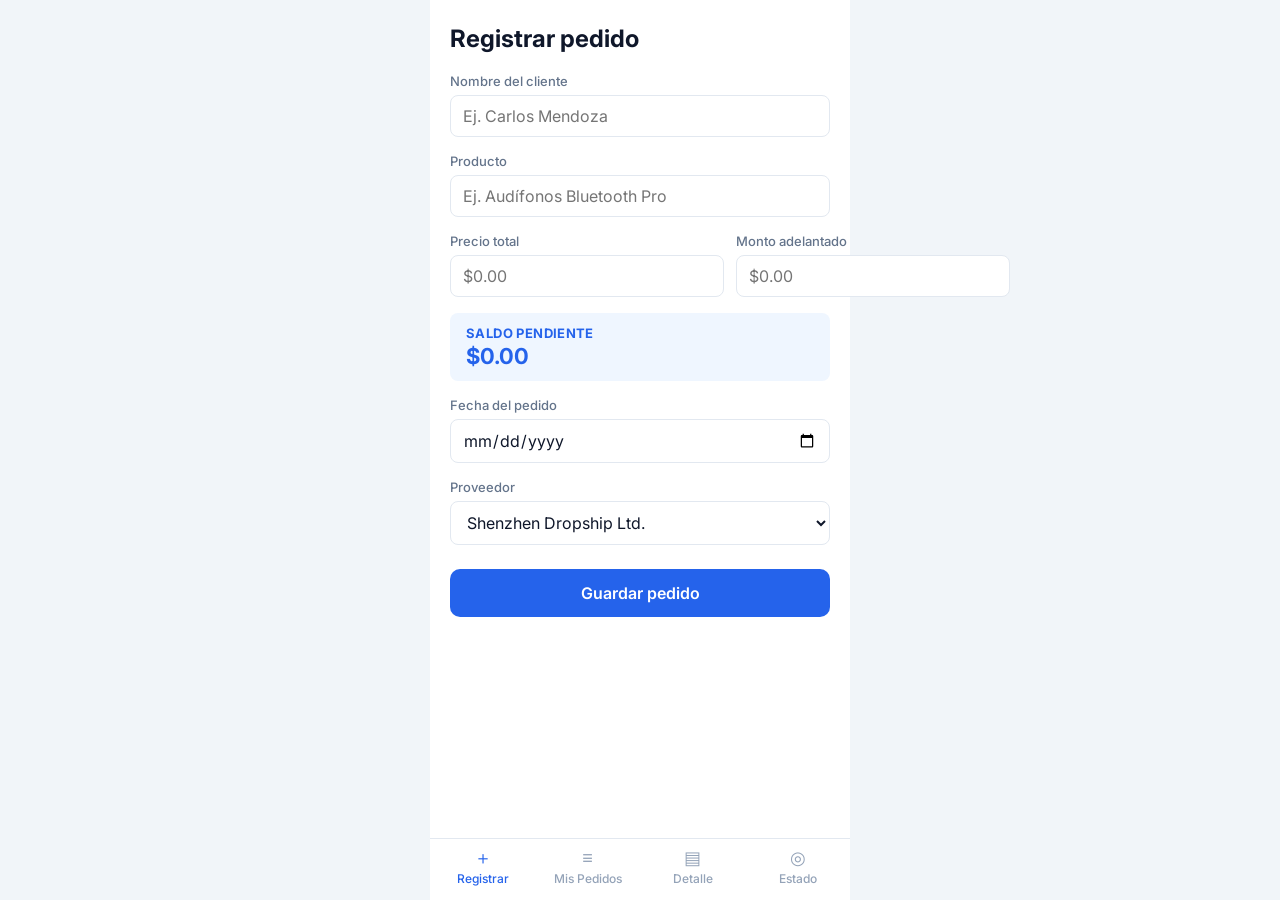
==== index.html @ ef06410f "Add files via upload" ====
<!DOCTYPE html>
<html lang="es">
<head>
  <meta charset="UTF-8" />
  <meta name="viewport" content="width=device-width, initial-scale=1.0" />
  <title>Registrar pedido</title>
  <link rel="preconnect" href="https://fonts.googleapis.com" />
  <link href="https://fonts.googleapis.com/css2?family=Inter:wght@400;500;600;700&display=swap" rel="stylesheet" />
  <link rel="stylesheet" href="styles.css" />
</head>
<body>
  <div class="phone">
    <main class="content">
      <h1 class="title">Registrar pedido</h1>

      <form class="form">
        <div class="field">
          <label for="cliente">Nombre del cliente</label>
          <input type="text" id="cliente" placeholder="Ej. Carlos Mendoza" />
        </div>

        <div class="field">
          <label for="producto">Producto</label>
          <input type="text" id="producto" placeholder="Ej. Audífonos Bluetooth Pro" />
        </div>

        <div class="row">
          <div class="field">
            <label for="precio">Precio total</label>
            <input type="text" id="precio" placeholder="$0.00" />
          </div>
          <div class="field">
            <label for="adelanto">Monto adelantado</label>
            <input type="text" id="adelanto" placeholder="$0.00" />
          </div>
        </div>

        <div class="saldo-box">
          <span class="saldo-label">Saldo pendiente</span>
          <span class="saldo-monto">$0.00</span>
        </div>

        <div class="field">
          <label for="fecha">Fecha del pedido</label>
          <input type="date" id="fecha" />
        </div>

        <div class="field">
          <label for="proveedor">Proveedor</label>
          <select id="proveedor">
            <option>Shenzhen Dropship Ltd.</option>
            <option>AliExpress</option>
            <option>1688.com</option>
            <option>DHgate</option>
            <option>Temu</option>
          </select>
        </div>

        <button type="submit" class="btn-primary">Guardar pedido</button>
      </form>
    </main>

    <nav class="tabbar">
      <a href="index.html" class="tab active">
        <span class="icon">＋</span>
        <span>Registrar</span>
      </a>
      <a href="mis-pedidos.html" class="tab">
        <span class="icon">≡</span>
        <span>Mis Pedidos</span>
      </a>
      <a href="detalle-de-pedido.html" class="tab">
        <span class="icon">▤</span>
        <span>Detalle</span>
      </a>
      <a href="estado-de-mi-pedido.html" class="tab">
        <span class="icon">◎</span>
        <span>Estado</span>
      </a>
    </nav>
  </div>
</body>
</html>
---- styles.css ----
* {
  box-sizing: border-box;
}

body {
  margin: 0;
  font-family: 'Inter', sans-serif;
  background: #F1F5F9;
  display: flex;
  justify-content: center;
}

.phone {
  width: 100%;
  max-width: 420px;
  min-height: 100vh;
  background: #FFFFFF;
  display: flex;
  flex-direction: column;
  justify-content: space-between;
}

.content {
  padding: 24px 20px 16px;
}

.title {
  font-size: 24px;
  font-weight: 700;
  color: #0F172A;
  margin: 0 0 20px;
}

.form {
  display: flex;
  flex-direction: column;
  gap: 16px;
}

.row {
  display: flex;
  gap: 12px;
}

.row .field {
  flex: 1;
}

.field {
  display: flex;
  flex-direction: column;
  gap: 6px;
}

.field label {
  font-size: 13px;
  font-weight: 500;
  color: #64748B;
}

.field input,
.field select {
  font-family: 'Inter', sans-serif;
  font-size: 16px;
  color: #0F172A;
  padding: 10px 12px;
  border: 1px solid #E2E8F0;
  border-radius: 8px;
  outline: none;
  background: #FFFFFF;
}

.field input:focus,
.field select:focus {
  border-color: #2563EB;
}

.saldo-box {
  background: #EFF6FF;
  border-radius: 8px;
  padding: 12px 16px;
  display: flex;
  flex-direction: column;
  gap: 2px;
}

.saldo-label {
  font-size: 13px;
  font-weight: 700;
  color: #2563EB;
  text-transform: uppercase;
  letter-spacing: 0.03em;
}

.saldo-monto {
  font-size: 22px;
  font-weight: 700;
  color: #2563EB;
}

.btn-primary {
  font-family: 'Inter', sans-serif;
  font-size: 16px;
  font-weight: 600;
  color: #FFFFFF;
  background: #2563EB;
  border: none;
  border-radius: 10px;
  padding: 14px;
  margin-top: 8px;
  cursor: pointer;
}

.btn-primary:hover {
  background: #1D4ED8;
}

.tabbar {
  display: flex;
  border-top: 1px solid #E2E8F0;
  padding: 10px 0 14px;
}

.tab {
  flex: 1;
  display: flex;
  flex-direction: column;
  align-items: center;
  gap: 4px;
  text-decoration: none;
  color: #94A3B8;
  font-size: 12px;
  font-weight: 500;
}

.tab .icon {
  font-size: 18px;
  line-height: 1;
}

.tab.active {
  color: #2563EB;
}
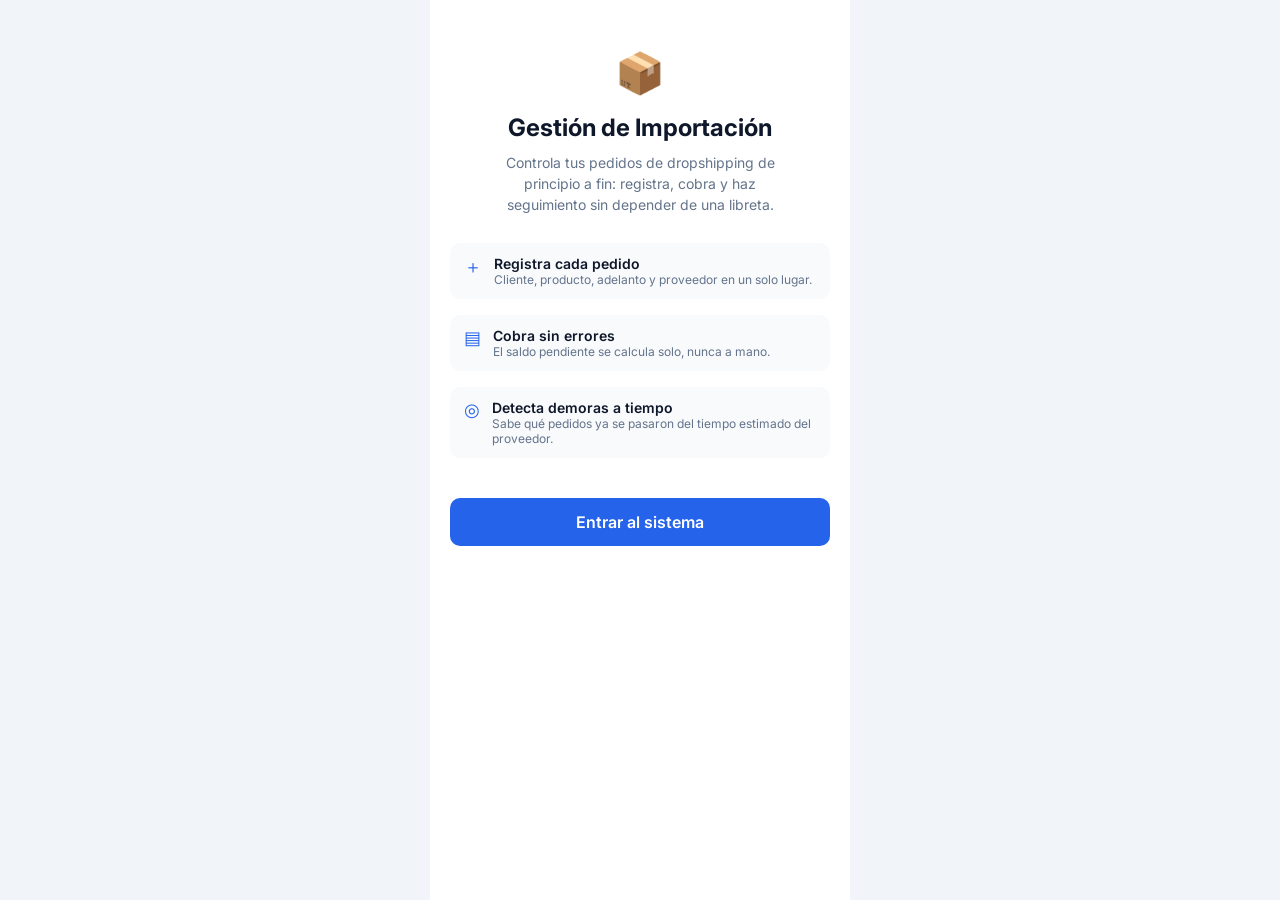
==== commit a8a85e35: "Add files via upload" ====
--- a/index.html
+++ b/index.html
@@ -3,81 +3,47 @@
 <head>
   <meta charset="UTF-8" />
   <meta name="viewport" content="width=device-width, initial-scale=1.0" />
-  <title>Registrar pedido</title>
+  <title>Sistema de Gestión de Importación</title>
   <link rel="preconnect" href="https://fonts.googleapis.com" />
   <link href="https://fonts.googleapis.com/css2?family=Inter:wght@400;500;600;700&display=swap" rel="stylesheet" />
   <link rel="stylesheet" href="styles.css" />
 </head>
 <body>
   <div class="phone">
-    <main class="content">
-      <h1 class="title">Registrar pedido</h1>
+    <main class="content landing">
+      <div class="landing-logo">📦</div>
+      <h1 class="landing-title">Gestión de Importación</h1>
+      <p class="landing-subtitle">
+        Controla tus pedidos de dropshipping de principio a fin: registra,
+        cobra y haz seguimiento sin depender de una libreta.
+      </p>
 
-      <form class="form">
-        <div class="field">
-          <label for="cliente">Nombre del cliente</label>
-          <input type="text" id="cliente" placeholder="Ej. Carlos Mendoza" />
-        </div>
-
-        <div class="field">
-          <label for="producto">Producto</label>
-          <input type="text" id="producto" placeholder="Ej. Audífonos Bluetooth Pro" />
-        </div>
-
-        <div class="row">
-          <div class="field">
-            <label for="precio">Precio total</label>
-            <input type="text" id="precio" placeholder="$0.00" />
-          </div>
-          <div class="field">
-            <label for="adelanto">Monto adelantado</label>
-            <input type="text" id="adelanto" placeholder="$0.00" />
+      <div class="landing-features">
+        <div class="landing-feature">
+          <span class="landing-feature-icon">＋</span>
+          <div>
+            <div class="landing-feature-title">Registra cada pedido</div>
+            <div class="landing-feature-desc">Cliente, producto, adelanto y proveedor en un solo lugar.</div>
           </div>
         </div>
+        <div class="landing-feature">
+          <span class="landing-feature-icon">▤</span>
+          <div>
+            <div class="landing-feature-title">Cobra sin errores</div>
+            <div class="landing-feature-desc">El saldo pendiente se calcula solo, nunca a mano.</div>
+          </div>
+        </div>
+        <div class="landing-feature">
+          <span class="landing-feature-icon">◎</span>
+          <div>
+            <div class="landing-feature-title">Detecta demoras a tiempo</div>
+            <div class="landing-feature-desc">Sabe qué pedidos ya se pasaron del tiempo estimado del proveedor.</div>
+          </div>
+        </div>
+      </div>
 
-        <div class="saldo-box">
-          <span class="saldo-label">Saldo pendiente</span>
-          <span class="saldo-monto">$0.00</span>
-        </div>
-
-        <div class="field">
-          <label for="fecha">Fecha del pedido</label>
-          <input type="date" id="fecha" />
-        </div>
-
-        <div class="field">
-          <label for="proveedor">Proveedor</label>
-          <select id="proveedor">
-            <option>Shenzhen Dropship Ltd.</option>
-            <option>AliExpress</option>
-            <option>1688.com</option>
-            <option>DHgate</option>
-            <option>Temu</option>
-          </select>
-        </div>
-
-        <button type="submit" class="btn-primary">Guardar pedido</button>
-      </form>
+      <a href="registrar-pedido.html" class="btn-primary landing-cta">Entrar al sistema</a>
     </main>
-
-    <nav class="tabbar">
-      <a href="index.html" class="tab active">
-        <span class="icon">＋</span>
-        <span>Registrar</span>
-      </a>
-      <a href="mis-pedidos.html" class="tab">
-        <span class="icon">≡</span>
-        <span>Mis Pedidos</span>
-      </a>
-      <a href="detalle-de-pedido.html" class="tab">
-        <span class="icon">▤</span>
-        <span>Detalle</span>
-      </a>
-      <a href="estado-de-mi-pedido.html" class="tab">
-        <span class="icon">◎</span>
-        <span>Estado</span>
-      </a>
-    </nav>
   </div>
 </body>
 </html>
--- a/styles.css
+++ b/styles.css
@@ -141,3 +141,271 @@
 .tab.active {
   color: #2563EB;
 }
+
+.back-link {
+  display: inline-block;
+  font-size: 14px;
+  color: #64748B;
+  text-decoration: none;
+  margin-bottom: 12px;
+}
+
+.card {
+  background: #FFFFFF;
+  border: 1px solid #E2E8F0;
+  border-radius: 10px;
+  padding: 16px;
+  margin-bottom: 16px;
+}
+
+.card-title {
+  font-size: 13px;
+  font-weight: 700;
+  color: #64748B;
+  text-transform: uppercase;
+  margin: 0 0 12px;
+}
+
+.row-info {
+  display: flex;
+  justify-content: space-between;
+  padding: 6px 0;
+  border-bottom: 1px solid #F1F5F9;
+}
+
+.row-info:last-child {
+  border-bottom: none;
+}
+
+.label-muted {
+  font-size: 13px;
+  color: #64748B;
+}
+
+.value {
+  font-size: 14px;
+  font-weight: 600;
+  color: #0F172A;
+}
+
+.lista-pedidos {
+  display: flex;
+  flex-direction: column;
+  gap: 12px;
+}
+
+.pedido-card {
+  background: #FFFFFF;
+  border: 1px solid #E2E8F0;
+  border-radius: 10px;
+  padding: 14px 16px;
+}
+
+.pedido-card-alerta {
+  border-color: #F97316;
+  background: #FFF7ED;
+}
+
+.pedido-card-header {
+  display: flex;
+  justify-content: space-between;
+  align-items: center;
+  margin-bottom: 4px;
+}
+
+.pedido-cliente {
+  font-size: 15px;
+  font-weight: 600;
+  color: #0F172A;
+}
+
+.pedido-estado {
+  font-size: 12px;
+  font-weight: 600;
+  padding: 3px 8px;
+  border-radius: 6px;
+}
+
+.pedido-producto {
+  font-size: 14px;
+  color: #0F172A;
+  margin-bottom: 2px;
+}
+
+.pedido-meta {
+  font-size: 12px;
+  color: #64748B;
+}
+
+.hero {
+  background: #2563EB;
+  color: #FFFFFF;
+  border-radius: 12px;
+  padding: 20px;
+  margin-bottom: 16px;
+}
+
+.hero-eyebrow {
+  font-size: 12px;
+  font-weight: 700;
+  text-transform: uppercase;
+  letter-spacing: 0.04em;
+  opacity: 0.85;
+  margin-bottom: 8px;
+}
+
+.hero-title {
+  font-size: 20px;
+  font-weight: 700;
+  margin: 0 0 6px;
+}
+
+.hero-desc {
+  font-size: 14px;
+  line-height: 1.4;
+  opacity: 0.95;
+  margin: 0;
+}
+
+.seguimiento-title {
+  font-size: 13px;
+  font-weight: 700;
+  color: #64748B;
+  text-transform: uppercase;
+  margin: 0 0 14px;
+}
+
+.pasos {
+  display: flex;
+  flex-direction: column;
+}
+
+.paso {
+  display: flex;
+  gap: 12px;
+  position: relative;
+  padding-bottom: 22px;
+}
+
+.paso:last-child {
+  padding-bottom: 0;
+}
+
+.paso-punto {
+  width: 22px;
+  height: 22px;
+  border-radius: 50%;
+  background: #E2E8F0;
+  color: #94A3B8;
+  display: flex;
+  align-items: center;
+  justify-content: center;
+  font-size: 12px;
+  flex-shrink: 0;
+  z-index: 1;
+}
+
+.paso.completado .paso-punto,
+.paso.actual .paso-punto {
+  background: #2563EB;
+  color: #FFFFFF;
+}
+
+.paso:not(:last-child)::before {
+  content: "";
+  position: absolute;
+  left: 10px;
+  top: 22px;
+  bottom: 0;
+  width: 2px;
+  background: #E2E8F0;
+}
+
+.paso.completado:not(:last-child)::before {
+  background: #2563EB;
+}
+
+.paso-texto-titulo {
+  font-size: 14px;
+  font-weight: 600;
+  color: #0F172A;
+}
+
+.paso.actual .paso-texto-titulo {
+  color: #2563EB;
+}
+
+.paso-texto-sub {
+  font-size: 12px;
+  color: #64748B;
+}
+
+.landing {
+  display: flex;
+  flex-direction: column;
+  align-items: center;
+  text-align: center;
+  padding-top: 48px;
+}
+
+.landing-logo {
+  font-size: 40px;
+  margin-bottom: 16px;
+}
+
+.landing-title {
+  font-size: 24px;
+  font-weight: 700;
+  color: #0F172A;
+  margin: 0 0 10px;
+}
+
+.landing-subtitle {
+  font-size: 14px;
+  color: #64748B;
+  line-height: 1.5;
+  margin: 0 0 28px;
+  max-width: 300px;
+}
+
+.landing-features {
+  display: flex;
+  flex-direction: column;
+  gap: 16px;
+  width: 100%;
+  margin-bottom: 32px;
+  text-align: left;
+}
+
+.landing-feature {
+  display: flex;
+  gap: 12px;
+  align-items: flex-start;
+  background: #F8FAFC;
+  border-radius: 10px;
+  padding: 12px 14px;
+}
+
+.landing-feature-icon {
+  font-size: 18px;
+  color: #2563EB;
+  flex-shrink: 0;
+}
+
+.landing-feature-title {
+  font-size: 14px;
+  font-weight: 600;
+  color: #0F172A;
+}
+
+.landing-feature-desc {
+  font-size: 12px;
+  color: #64748B;
+}
+
+.landing-cta {
+  display: inline-block;
+  text-decoration: none;
+  text-align: center;
+  width: 100%;
+}
